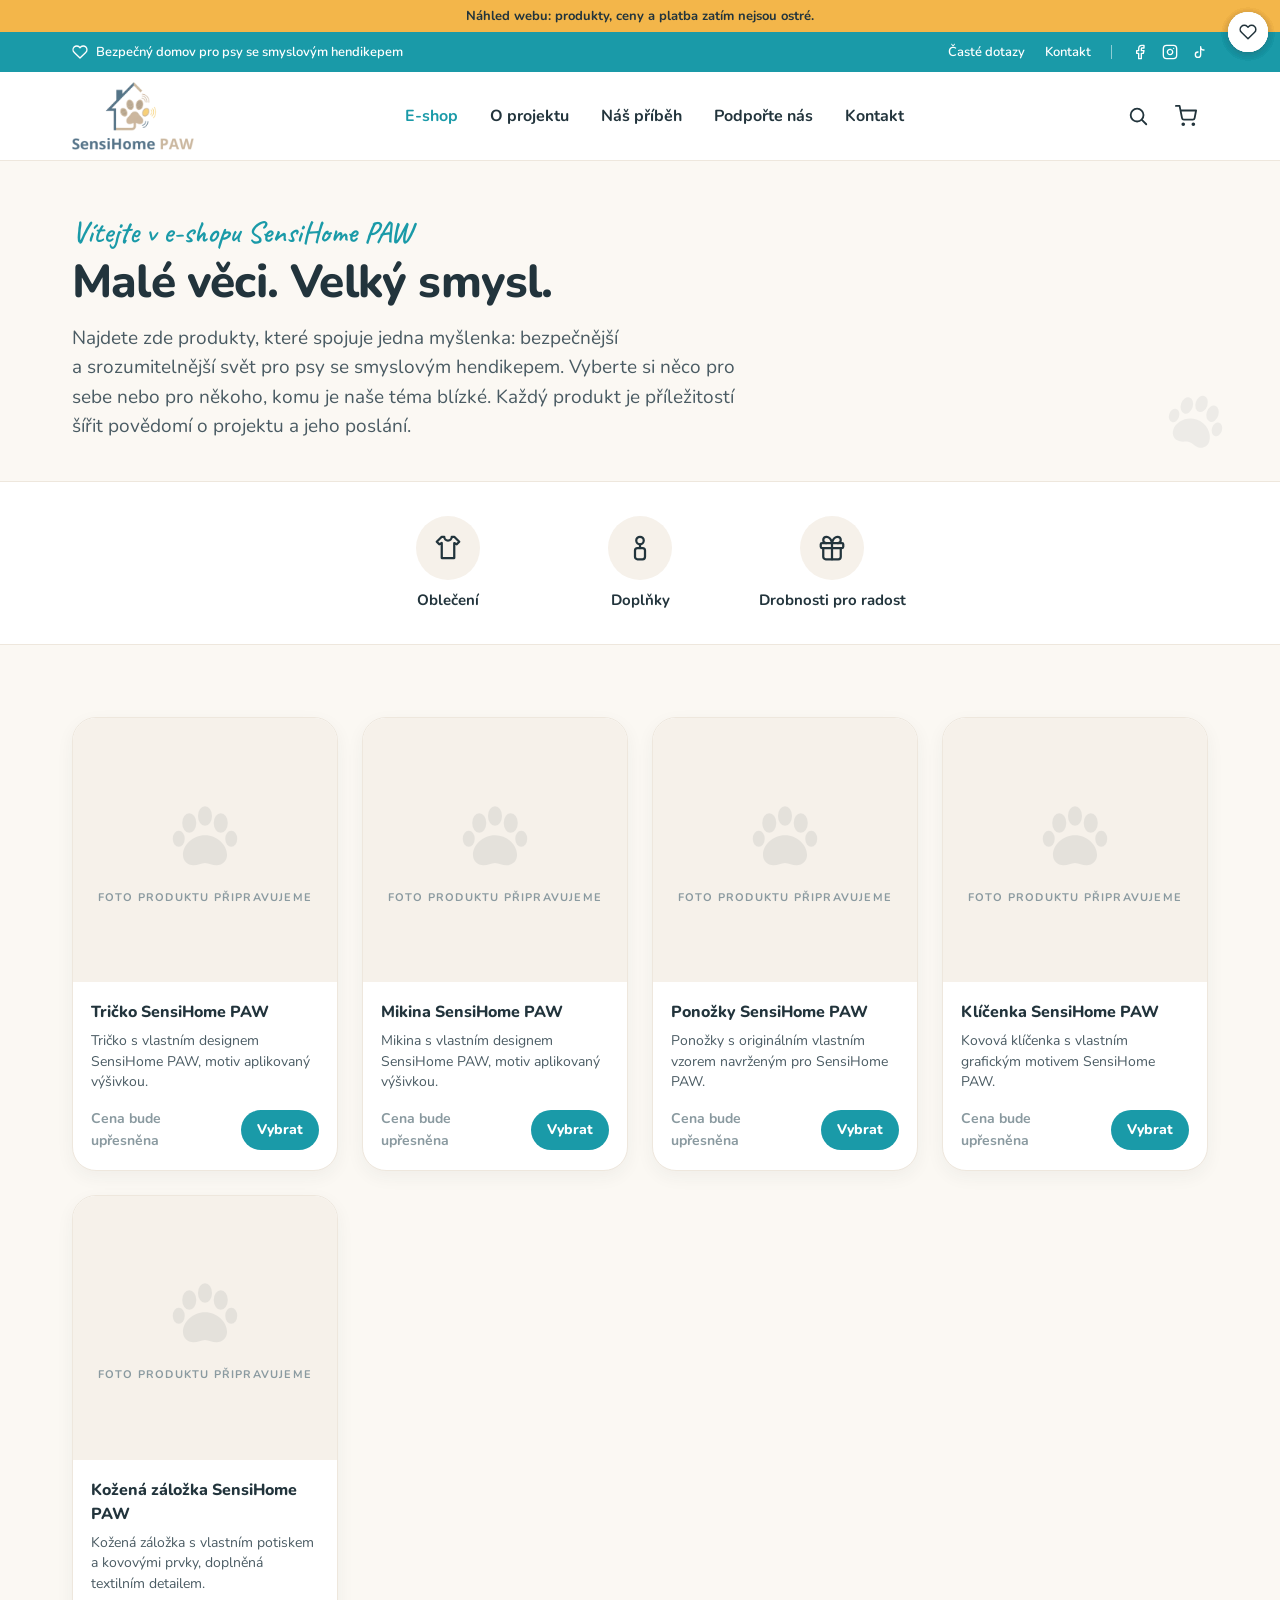
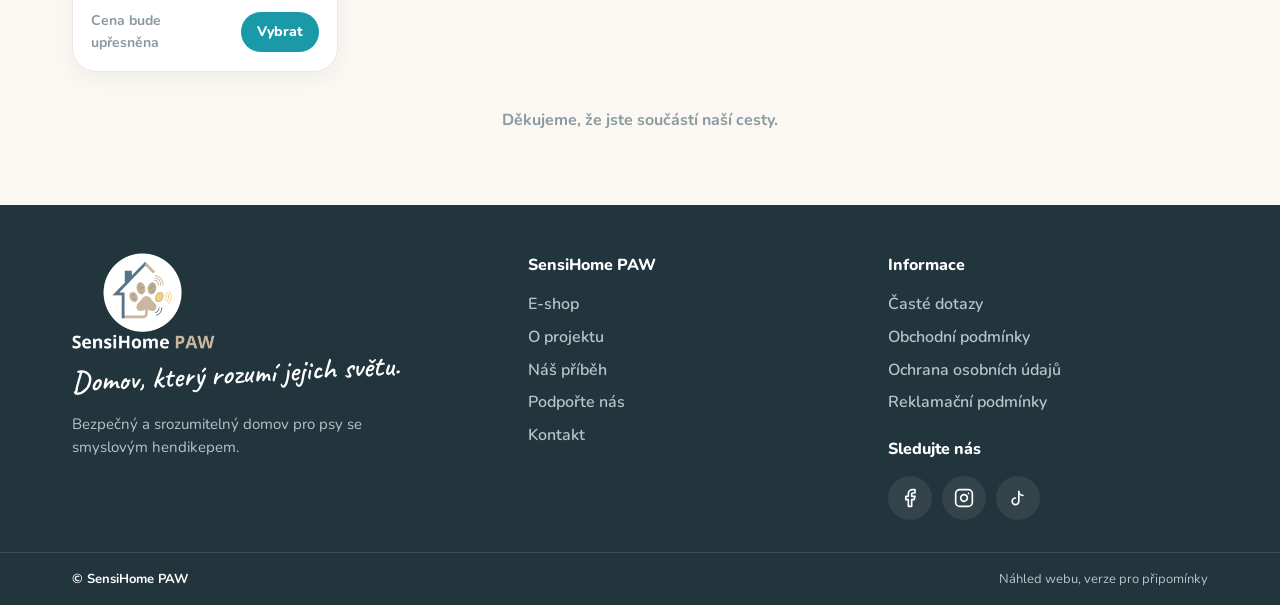
==== eshop.html @ f8bad565 "Náhled v2: design z Claude Design, texty a fotky od klientky, originální logo Co-Authored-By: Claude" ====
<!DOCTYPE html>
<html lang="cs">
<head>
  <meta charset="UTF-8">
  <meta name="viewport" content="width=device-width, initial-scale=1">
  <title>E-shop | SensiHome PAW</title>
  <meta name="description" content="Produkty SensiHome PAW: oblečení, doplňky a drobnosti pro radost.">
  <meta name="robots" content="noindex">
  <link rel="icon" href="assets/img/logo.png">
  <link rel="preconnect" href="https://fonts.googleapis.com">
  <link rel="preconnect" href="https://fonts.gstatic.com" crossorigin>
  <link href="https://fonts.googleapis.com/css2?family=Nunito:wght@400;600;700;800&family=Caveat:wght@500;600&display=swap" rel="stylesheet">
  <link rel="stylesheet" href="assets/css/style.css?v=4">
</head>
<body>
  <div id="site-header"></div>
  <main>
    <section class="page-head">
      <svg class="paw-deco" aria-hidden="true" viewBox="0 0 24 24" style="width:72px;height:72px;right:48px;bottom:24px;opacity:.06;transform:rotate(18deg)"><ellipse cx="7.5" cy="8" rx="2" ry="2.8"/><ellipse cx="12" cy="6" rx="2" ry="2.8"/><ellipse cx="16.5" cy="8" rx="2" ry="2.8"/><ellipse cx="4.5" cy="12.5" rx="1.7" ry="2.3"/><ellipse cx="19.5" cy="12.5" rx="1.7" ry="2.3"/><path d="M12 11.5c3.6 0 6.3 2.9 6.3 5.6 0 1.8-1.3 3-3 3-1.3 0-2.1-.7-3.3-.7s-2 .7-3.3.7c-1.7 0-3-1.2-3-3 0-2.7 2.7-5.6 6.3-5.6z"/></svg>
      <div class="wrap">
        <span class="hand">Vítejte v e-shopu SensiHome PAW</span>
        <h1>Malé věci. Velký smysl.</h1>
        <p>Najdete zde produkty, které spojuje jedna myšlenka: bezpečnější a srozumitelnější svět pro psy se smyslovým hendikepem. Vyberte si něco pro sebe nebo pro někoho, komu je naše téma blízké. Každý produkt je příležitostí šířit povědomí o projektu a jeho poslání.</p>
      </div>
    </section>
    <section class="cats" aria-label="Kategorie"><div class="wrap" id="cats"></div></section>
    <section class="section">
      <div class="wrap">
        <div class="grid" id="grid"></div>
        <p style="text-align:center;color:var(--muted);margin-top:36px;font-weight:700">Děkujeme, že jste součástí naší cesty.</p>
      </div>
    </section>
  </main>
  <div id="site-footer"></div>
  <script src="assets/js/data.js?v=4"></script>
  <script src="assets/js/app.js?v=4"></script>
</body>
</html>
---- assets/css/style.css ----
/* SensiHome PAW: náhled e-shopu.
   Design podle exportu z Claude Design (barvy, písmo, rádiusy, tlačítka),
   texty podle „Nástřel textu“ od Terezy. Později šablona pro WooCommerce. */

:root {
  --accent: #1A9AA8;
  --accent-dark: #1F8A96;
  --tint: #E7F5F6;
  --navy: #22343C;
  --ink: #22343C;
  --text: #4A5B63;
  --muted: #8A9AA0;
  --muted-2: #B9C4C9;
  --bg: #FBF8F3;
  --sand: #F6F1EA;
  --sand-2: #F2EBE2;
  --sand-3: #E6DED2;
  --line: #EEE7DD;
  --white: #FFFFFF;
  --sun: #F3B64A;
  --shadow-accent: rgba(26, 154, 168, .28);
  --font: 'Nunito', system-ui, -apple-system, 'Segoe UI', sans-serif;
  --hand: 'Caveat', cursive;
  --max: 1200px;
}

* { box-sizing: border-box; }
html { scroll-behavior: smooth; }
body { margin: 0; background: var(--bg); color: var(--ink); font-family: var(--font); font-size: 16px; line-height: 1.55; -webkit-font-smoothing: antialiased; }
img, svg { display: block; max-width: 100%; }
a { color: var(--ink); text-decoration: none; }
a:hover { color: var(--accent); }
button { font-family: inherit; }
h1, h2, h3, h4 { margin: 0; color: var(--ink); font-weight: 800; }
p { margin: 0; }
.wrap { max-width: var(--max); margin: 0 auto; padding: 0 32px; }
.hand { font-family: var(--hand); font-weight: 600; color: var(--accent); line-height: 1; }
.hidden { display: none !important; }

/* Tlačítka */
.btn { display: inline-flex; align-items: center; justify-content: center; gap: 10px; height: 52px; padding: 0 26px; border-radius: 26px; border: 0; background: var(--accent); color: #fff; font-weight: 800; font-size: 16px; cursor: pointer; box-shadow: 0 10px 24px var(--shadow-accent); transition: filter .15s; white-space: nowrap; }
.btn:hover { color: #fff; filter: brightness(.94); }
.btn svg { width: 18px; height: 18px; }
.btn.small { height: 40px; padding: 0 16px; border-radius: 20px; font-size: 14px; box-shadow: none; }
.btn.ghost { background: transparent; color: var(--ink); box-shadow: inset 0 0 0 2px var(--accent); }
.btn.ghost:hover { background: var(--tint); color: var(--ink); filter: none; }
.btn.block { width: 100%; }
.btn[disabled] { opacity: .45; cursor: not-allowed; box-shadow: none; }
.link-underline { font-weight: 700; font-size: 15px; border-bottom: 2px solid var(--accent); padding-bottom: 2px; }
.link-arrow { font-weight: 700; font-size: 15px; display: inline-flex; align-items: center; gap: 6px; color: var(--accent); }
.link-arrow svg { width: 16px; height: 16px; }

/* Lišta náhledu */
.previewbar { background: var(--sun); color: var(--navy); font-size: 13px; font-weight: 700; text-align: center; padding: 6px 16px; }

/* Top bar */
.topbar { background: var(--accent); color: #fff; font-size: 13px; font-weight: 600; }
.topbar .wrap { min-height: 40px; display: flex; align-items: center; justify-content: space-between; gap: 16px; }
.topbar .claim { display: flex; align-items: center; gap: 8px; }
.topbar .claim svg { width: 16px; height: 16px; }
.topbar nav { display: flex; align-items: center; gap: 20px; }
.topbar a { color: #fff; }
.topbar a:hover { color: #fff; text-decoration: underline; }
.topbar .sep { width: 1px; height: 14px; background: rgba(255,255,255,.5); }
.topbar .social { display: flex; gap: 14px; }
.topbar .social svg { width: 16px; height: 16px; }

/* Hlavička */
.header { background: #fff; border-bottom: 1px solid var(--line); position: sticky; top: 0; z-index: 50; }
.header .wrap { height: 88px; display: flex; align-items: center; justify-content: space-between; gap: 24px; }
.brand img { height: 68px; width: auto; }
.mainnav { display: flex; align-items: center; gap: 32px; font-size: 16px; font-weight: 700; }
.mainnav a.active { color: var(--accent); }
.tools { display: flex; align-items: center; gap: 4px; }
.iconbtn { position: relative; width: 44px; height: 44px; border: 0; background: transparent; border-radius: 22px; display: inline-flex; align-items: center; justify-content: center; cursor: pointer; color: var(--ink); }
.iconbtn:hover { background: var(--sand); color: var(--ink); }
.iconbtn svg { width: 22px; height: 22px; }
.badge { position: absolute; top: 4px; right: 4px; min-width: 18px; height: 18px; padding: 0 5px; border-radius: 9px; background: var(--accent); color: #fff; font-size: 11px; font-weight: 800; display: inline-flex; align-items: center; justify-content: center; }
.burger { display: none; }

/* Dekorativní tlapky */
.paw-deco { position: absolute; fill: var(--navy); pointer-events: none; }

/* Hero */
.hero { position: relative; background: var(--bg); overflow: hidden; }
.hero .wrap { padding-top: 56px; padding-bottom: 64px; display: flex; align-items: center; gap: 48px; }
.hero .text { flex: 1 1 380px; min-width: 0; display: flex; flex-direction: column; gap: 18px; }
.hero h1 { font-size: 54px; line-height: 1.06; letter-spacing: -1px; }
.hero .kicker { display: flex; align-items: flex-end; gap: 12px; flex-wrap: wrap; }
.hero .kicker .hand { font-size: 38px; }
.hero .kicker svg { width: 36px; height: 32px; margin-bottom: 2px; }
.hero .swoosh { width: 230px; height: 10px; margin-top: -8px; opacity: .8; }
.hero p.lead { margin-top: 8px; font-size: 19px; line-height: 1.55; color: var(--text); max-width: 470px; }
.hero .ctas { display: flex; align-items: center; gap: 20px; flex-wrap: wrap; margin-top: 8px; }
.hero .photo { flex: 1 1 460px; min-width: 0; position: relative; }
.photo-frame { position: relative; width: 100%; border-radius: 32px; overflow: hidden; border: 1px solid var(--line); background: linear-gradient(160deg, var(--sand-2), var(--sand-3)); }
.photo-frame img { width: 100%; height: 100%; object-fit: cover; }
.hero .photo-frame { aspect-ratio: 5 / 4; }
.photo-label { position: absolute; right: 26px; bottom: 16px; font-family: var(--hand); font-size: 32px; font-weight: 600; color: #fff; display: inline-flex; align-items: center; gap: 6px; text-shadow: 0 2px 10px rgba(0,0,0,.35); }
.photo-label svg { width: 22px; height: 20px; }

/* Sekce */
.section { padding: 72px 0; }
.section.white { background: #fff; border-top: 1px solid var(--line); border-bottom: 1px solid var(--line); }
.sec-head { display: flex; align-items: flex-end; justify-content: space-between; gap: 16px; flex-wrap: wrap; margin-bottom: 28px; }
.sec-head .titles { display: flex; flex-direction: column; gap: 6px; }
.sec-head .hand { font-size: 28px; }
h2 { font-size: 34px; letter-spacing: -.5px; line-height: 1.15; }
.prose p { font-size: 17px; line-height: 1.7; color: var(--text); margin-bottom: 14px; }
.prose p:last-child { margin-bottom: 0; }
.split { display: grid; grid-template-columns: 1fr 1fr; gap: 56px; align-items: center; }
.split.reverse .media { order: 2; }
.split .media .photo-frame { aspect-ratio: 4 / 5; }
.split .media.wide .photo-frame { aspect-ratio: 3 / 2; }
.split .body { display: flex; flex-direction: column; gap: 18px; }
.split .body .btn, .split .body .link-arrow { align-self: flex-start; }

/* Kategorie */
.cats { background: #fff; border-top: 1px solid var(--line); border-bottom: 1px solid var(--line); position: relative; }
.cats .wrap { padding-top: 26px; padding-bottom: 26px; display: flex; justify-content: center; gap: 12px; flex-wrap: wrap; }
.catlink { display: flex; flex-direction: column; align-items: center; gap: 10px; width: 180px; padding: 8px 0; font-weight: 700; font-size: 15px; background: none; border: 0; cursor: pointer; color: var(--ink); }
.caticon { width: 64px; height: 64px; border-radius: 32px; background: var(--sand); display: inline-flex; align-items: center; justify-content: center; color: var(--ink); transition: background .15s; }
.caticon svg { width: 30px; height: 30px; }
.catlink:hover .caticon, .catlink.active .caticon { background: var(--tint); color: var(--accent); }
.catlink.active { color: var(--accent); }

/* Produkty */
.grid { display: grid; grid-template-columns: repeat(4, minmax(0, 1fr)); gap: 24px; }
.card { background: #fff; border-radius: 24px; border: 1px solid var(--line); overflow: hidden; display: flex; flex-direction: column; box-shadow: 0 6px 18px rgba(34,52,60,.05); transition: transform .2s, box-shadow .2s; }
.card:hover { transform: translateY(-3px); box-shadow: 0 14px 32px rgba(34,52,60,.10); }
.card .img { position: relative; aspect-ratio: 1 / 1; background: var(--sand); display: flex; align-items: center; justify-content: center; }
.card .tag { position: absolute; left: 14px; top: 14px; padding: 5px 12px; border-radius: 999px; background: var(--accent); color: #fff; font-size: 12px; font-weight: 800; }
.card .fav { position: absolute; right: 12px; top: 12px; width: 40px; height: 40px; border-radius: 20px; border: 0; background: #fff; display: inline-flex; align-items: center; justify-content: center; cursor: pointer; color: var(--ink); box-shadow: 0 2px 8px rgba(34,52,60,.08); }
.card .fav svg { width: 18px; height: 18px; }
.card .fav.on svg { fill: var(--accent); stroke: var(--accent); }
.card .body { padding: 18px; display: flex; flex-direction: column; gap: 6px; flex: 1; }
.card h3 { font-size: 16px; }
.card .short { font-size: 14px; color: var(--text); line-height: 1.45; }
.card .foot { display: flex; align-items: center; justify-content: space-between; gap: 12px; margin-top: auto; padding-top: 10px; }
.price { font-size: 18px; font-weight: 800; color: var(--ink); }
.price.tbd { font-size: 14px; font-weight: 700; color: var(--muted); }
.photo-tbd { display: flex; flex-direction: column; align-items: center; gap: 10px; color: var(--muted); font-size: 11px; font-weight: 700; letter-spacing: 1.2px; text-transform: uppercase; text-align: center; padding: 0 16px; }
.photo-tbd svg { width: 84px; height: 84px; fill: var(--navy); opacity: .08; }
.empty-cat { grid-column: 1 / -1; background: #fff; border: 1px dashed var(--sand-3); border-radius: 24px; padding: 40px 24px; text-align: center; color: var(--text); }

/* Pruh výzvy */
.band { background: var(--tint); border-radius: 28px; padding: 48px 40px; display: flex; align-items: center; justify-content: space-between; gap: 32px; flex-wrap: wrap; position: relative; overflow: hidden; }
.band .titles { display: flex; flex-direction: column; gap: 10px; max-width: 620px; }
.band p { color: var(--text); font-size: 17px; }
.band .ctas { display: flex; gap: 14px; flex-wrap: wrap; }

/* Oblasti projektu */
.areas { display: grid; grid-template-columns: repeat(3, minmax(0, 1fr)); gap: 20px; }
.area { background: #fff; border: 1px solid var(--line); border-radius: 24px; padding: 26px; display: flex; flex-direction: column; gap: 10px; }
.area .ico { width: 52px; height: 52px; border-radius: 26px; background: var(--tint); color: var(--accent); display: inline-flex; align-items: center; justify-content: center; }
.area .ico svg { width: 26px; height: 26px; }
.area h3 { font-size: 18px; }
.area p { font-size: 15px; color: var(--text); line-height: 1.6; }

/* Stránkové záhlaví */
.page-head { background: var(--bg); position: relative; overflow: hidden; }
.page-head .wrap { padding-top: 56px; padding-bottom: 40px; display: flex; flex-direction: column; gap: 10px; }
.page-head .hand { font-size: 30px; }
.page-head h1 { font-size: 46px; letter-spacing: -.8px; line-height: 1.1; max-width: 820px; }
.page-head p { font-size: 19px; color: var(--text); max-width: 680px; margin-top: 6px; }

/* Podpora */
.help { display: grid; grid-template-columns: repeat(3, minmax(0, 1fr)); gap: 20px; }
.help .area .btn, .help .area .link-arrow { margin-top: auto; align-self: flex-start; }
.account { background: #fff; border: 1px solid var(--line); border-radius: 16px; padding: 14px 16px; font-weight: 800; font-size: 18px; letter-spacing: .3px; }
.note { font-size: 13px; color: var(--muted); }

/* FAQ */
.faq { max-width: 820px; }
.faq details { background: #fff; border: 1px solid var(--line); border-radius: 18px; padding: 18px 22px; margin-bottom: 12px; }
.faq summary { font-weight: 800; font-size: 17px; cursor: pointer; list-style: none; display: flex; justify-content: space-between; gap: 16px; }
.faq summary::-webkit-details-marker { display: none; }
.faq summary::after { content: "+"; color: var(--accent); font-size: 22px; line-height: 1; }
.faq details[open] summary::after { content: "–"; }
.faq details p { margin-top: 12px; color: var(--text); line-height: 1.65; }

/* Kontakt */
.contact-card { background: #fff; border: 1px solid var(--line); border-radius: 24px; padding: 32px; display: flex; flex-direction: column; gap: 14px; }
.contact-card a.mail { font-size: 22px; font-weight: 800; color: var(--accent); }
.socials { display: flex; gap: 10px; }
.socials a svg, .area .ico svg { pointer-events: none; }
.socials a { width: 44px; height: 44px; border-radius: 22px; background: var(--sand); display: inline-flex; align-items: center; justify-content: center; color: var(--ink); }
.socials a:hover { background: var(--tint); color: var(--accent); }
.socials svg { width: 20px; height: 20px; }

/* Produkt */
.crumbs { font-size: 14px; color: var(--muted); margin-bottom: 20px; }
.crumbs a { color: var(--muted); }
.crumbs a:hover { color: var(--accent); }
.product .layout { display: grid; grid-template-columns: 1.05fr 1fr; gap: 56px; align-items: start; }
.product .gallery { position: relative; aspect-ratio: 1 / 1; background: var(--sand); border-radius: 32px; border: 1px solid var(--line); display: flex; align-items: center; justify-content: center; }
.product h1 { font-size: 38px; letter-spacing: -.6px; line-height: 1.1; }
.product .short { font-size: 18px; color: var(--text); margin-top: 10px; }
.product .price-row { margin: 18px 0 22px; display: flex; align-items: baseline; gap: 12px; }
.product .price { font-size: 28px; }
.opt { margin-bottom: 18px; }
.opt label { display: block; font-weight: 800; font-size: 15px; margin-bottom: 8px; }
.chips { display: flex; gap: 8px; flex-wrap: wrap; }
.chip { min-width: 48px; height: 44px; padding: 0 16px; border-radius: 22px; border: 2px solid var(--line); background: #fff; font-weight: 800; font-size: 14px; cursor: pointer; color: var(--ink); }
.chip:hover { border-color: var(--accent); }
.chip.on { border-color: var(--accent); background: var(--tint); color: var(--accent-dark); }
.qty { display: inline-flex; align-items: center; height: 52px; border: 2px solid var(--line); border-radius: 26px; overflow: hidden; background: #fff; }
.qty button { width: 44px; height: 100%; border: 0; background: none; font-size: 20px; font-weight: 800; cursor: pointer; color: var(--ink); }
.qty input { width: 40px; border: 0; text-align: center; font: inherit; font-weight: 800; font-size: 16px; color: var(--ink); background: none; }
.buy { display: flex; gap: 14px; align-items: center; flex-wrap: wrap; margin: 6px 0 24px; }
.desc { border-top: 1px solid var(--line); padding-top: 22px; display: flex; flex-direction: column; gap: 14px; }
.desc h3 { font-size: 17px; }
.desc p { color: var(--text); line-height: 1.7; }
.todo { background: #FFF6E3; border: 1px solid #F6DCA6; border-radius: 14px; padding: 12px 14px; font-size: 14px; color: #6B5320; }

/* Košík */
.cart .layout { display: grid; grid-template-columns: 1.55fr 1fr; gap: 40px; align-items: start; }
.cart-items { background: #fff; border: 1px solid var(--line); border-radius: 24px; padding: 8px 24px; }
.cart-row { display: grid; grid-template-columns: 72px 1fr auto; gap: 16px; align-items: center; padding: 18px 0; border-bottom: 1px solid var(--line); }
.cart-row:last-child { border-bottom: 0; }
.cart-row .thumb { width: 72px; height: 72px; border-radius: 16px; background: var(--sand); display: flex; align-items: center; justify-content: center; }
.cart-row .thumb svg { width: 34px; height: 34px; fill: var(--navy); opacity: .1; }
.cart-row .name { font-weight: 800; }
.cart-row .vars { font-size: 14px; color: var(--muted); }
.cart-row .remove { border: 0; background: none; color: var(--muted); font-size: 13px; text-decoration: underline; cursor: pointer; padding: 0; margin-top: 4px; }
.cart-row .right { display: flex; flex-direction: column; align-items: flex-end; gap: 8px; }
.cart-row .qty { height: 40px; }
.cart-row .qty button { width: 36px; font-size: 18px; }
.cart-row .qty input { width: 30px; font-size: 15px; }
.summary { background: #fff; border: 1px solid var(--line); border-radius: 24px; padding: 26px; display: flex; flex-direction: column; gap: 16px; position: sticky; top: 108px; }
.summary h3 { font-size: 20px; }
.summary fieldset { border: 0; padding: 0; margin: 0; display: flex; flex-direction: column; gap: 8px; }
.summary legend { font-weight: 800; font-size: 14px; margin-bottom: 8px; padding: 0; }
.radio { display: flex; align-items: center; gap: 10px; padding: 12px 14px; border: 2px solid var(--line); border-radius: 14px; cursor: pointer; font-weight: 700; font-size: 15px; }
.radio:has(input:checked) { border-color: var(--accent); background: var(--tint); }
.radio input { accent-color: var(--accent); }
.radio .p { margin-left: auto; font-size: 13px; color: var(--muted); font-weight: 700; }
.sum-row { display: flex; justify-content: space-between; font-size: 15px; color: var(--text); }
.sum-row.total { border-top: 1px solid var(--line); padding-top: 14px; font-size: 18px; font-weight: 800; color: var(--ink); }
.form { display: grid; grid-template-columns: 1fr 1fr; gap: 10px; }
.form input { height: 48px; border: 1px solid var(--line); border-radius: 12px; padding: 0 14px; font: inherit; font-size: 15px; color: var(--ink); background: var(--bg); width: 100%; }
.form input:focus { outline: 2px solid var(--accent); outline-offset: -1px; }
.form .full { grid-column: 1 / -1; }
.form .check { grid-column: 1 / -1; display: flex; gap: 10px; align-items: flex-start; font-size: 13px; color: var(--text); }
.form .check input { width: auto; height: auto; margin-top: 3px; accent-color: var(--accent); }
.empty { background: #fff; border: 1px solid var(--line); border-radius: 24px; padding: 56px 24px; text-align: center; display: flex; flex-direction: column; align-items: center; gap: 18px; }
.empty p { font-size: 18px; color: var(--text); max-width: 420px; }

/* Modal, toast */
.toast { position: fixed; left: 50%; bottom: 24px; transform: translate(-50%, 20px); background: var(--navy); color: #fff; padding: 14px 20px; border-radius: 14px; font-weight: 700; opacity: 0; transition: .25s; z-index: 200; pointer-events: none; max-width: calc(100% - 32px); }
.toast.show { opacity: 1; transform: translate(-50%, 0); }
.modal { position: fixed; inset: 0; background: rgba(34,52,60,.55); display: none; align-items: center; justify-content: center; z-index: 300; padding: 16px; }
.modal.open { display: flex; }
.modal .box { background: #fff; border-radius: 28px; padding: 36px 32px; max-width: 460px; width: 100%; text-align: center; display: flex; flex-direction: column; gap: 14px; align-items: center; }
.modal .box .hand { font-size: 34px; }
.modal .box p { color: var(--text); }

/* Patička */
.footer { background: var(--navy); color: #fff; margin-top: 0; }
.footer .top { padding-top: 48px; padding-bottom: 32px; display: grid; grid-template-columns: 1.3fr 1fr 1fr; gap: 40px; align-items: start; }
.footer .brandcol { display: flex; flex-direction: column; gap: 14px; }
.footer .brandcol img { height: 96px; width: auto; align-self: flex-start; }
.footer .claim { font-family: var(--hand); font-size: 30px; font-weight: 600; line-height: 1.05; transform: rotate(-3deg); transform-origin: left; margin-top: 4px; }
.footer .sub { color: var(--muted-2); font-size: 15px; max-width: 320px; }
.footer h4 { color: #fff; font-size: 16px; margin-bottom: 14px; }
.footer ul { list-style: none; margin: 0; padding: 0; display: flex; flex-direction: column; gap: 8px; }
.footer ul a { color: var(--muted-2); font-weight: 600; }
.footer ul a:hover { color: #fff; }
.footer .socials a { background: rgba(255,255,255,.08); color: #fff; }
.footer .socials a:hover { background: rgba(255,255,255,.16); color: #fff; }
.footer .bottom { border-top: 1px solid rgba(255,255,255,.12); }
.footer .bottom .wrap { padding-top: 16px; padding-bottom: 16px; display: flex; justify-content: space-between; gap: 16px; flex-wrap: wrap; font-size: 13px; color: var(--muted-2); }
.footer .bottom strong { color: #fff; }

/* Responzivita */
@media (max-width: 1060px) {
  .grid { grid-template-columns: repeat(3, minmax(0, 1fr)); }
  .mainnav { gap: 22px; }
}
@media (max-width: 900px) {
  .wrap { padding: 0 20px; }
  .topbar nav .pages, .topbar .sep { display: none; }
  .header .wrap { height: 72px; }
  .brand img { height: 54px; }
  .burger { display: inline-flex; }
  .mainnav { display: none; position: absolute; top: 72px; left: 0; right: 0; background: #fff; flex-direction: column; align-items: stretch; gap: 0; padding: 8px 20px 16px; border-bottom: 1px solid var(--line); box-shadow: 0 12px 24px rgba(34,52,60,.08); }
  .mainnav.open { display: flex; }
  .mainnav a { padding: 14px 0; border-bottom: 1px solid var(--line); }
  .mainnav a:last-child { border-bottom: 0; }
  .hero .wrap { flex-direction: column-reverse; align-items: stretch; padding-top: 24px; padding-bottom: 44px; gap: 28px; }
  .hero .photo { flex: none; }
  .hero h1 { font-size: 38px; }
  .hero .kicker .hand { font-size: 30px; }
  .hero p.lead { font-size: 17px; }
  .section { padding: 52px 0; }
  h2 { font-size: 28px; }
  .split, .split.reverse { grid-template-columns: 1fr; gap: 28px; }
  .split.reverse .media { order: 0; }
  .grid { grid-template-columns: repeat(2, minmax(0, 1fr)); gap: 14px; }
  .card .body { padding: 14px; }
  .card .foot { flex-direction: column; align-items: stretch; }
  .card .foot .btn { width: 100%; }
  .areas, .help { grid-template-columns: 1fr; }
  .cats .wrap { justify-content: space-between; gap: 6px; padding-top: 18px; padding-bottom: 18px; }
  .catlink { width: auto; flex: 1; font-size: 13px; text-align: center; }
  .caticon { width: 54px; height: 54px; }
  .band { padding: 32px 24px; }
  .page-head h1 { font-size: 34px; }
  .page-head p { font-size: 17px; }
  .product .layout, .cart .layout { grid-template-columns: 1fr; gap: 28px; }
  .product h1 { font-size: 30px; }
  .summary { position: static; }
  .footer .top { grid-template-columns: 1fr 1fr; }
  .footer .brandcol { grid-column: 1 / -1; }
}
@media (max-width: 520px) {
  .topbar .claim span { font-size: 12px; }
  .topbar .social { display: none; }
  .grid { grid-template-columns: 1fr; }
  .form { grid-template-columns: 1fr; }
  .hero .ctas .btn { width: 100%; }
}
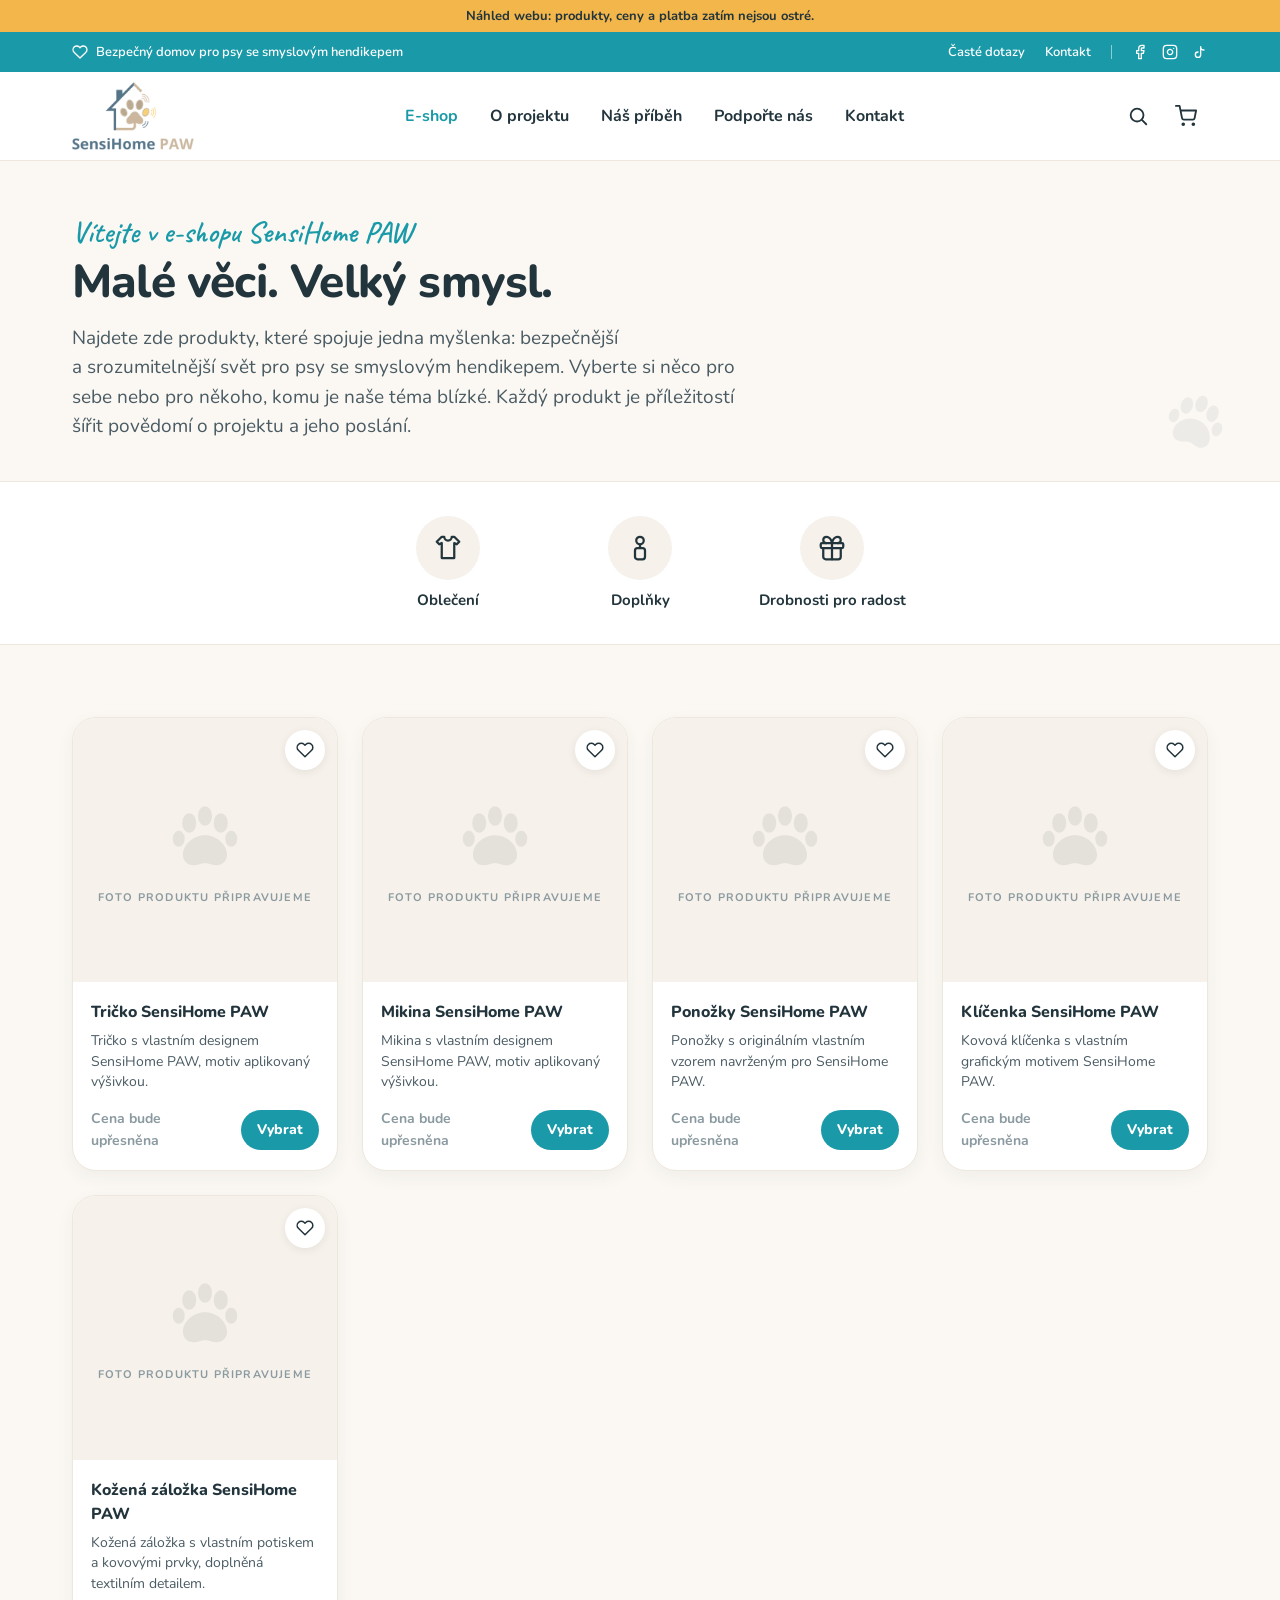
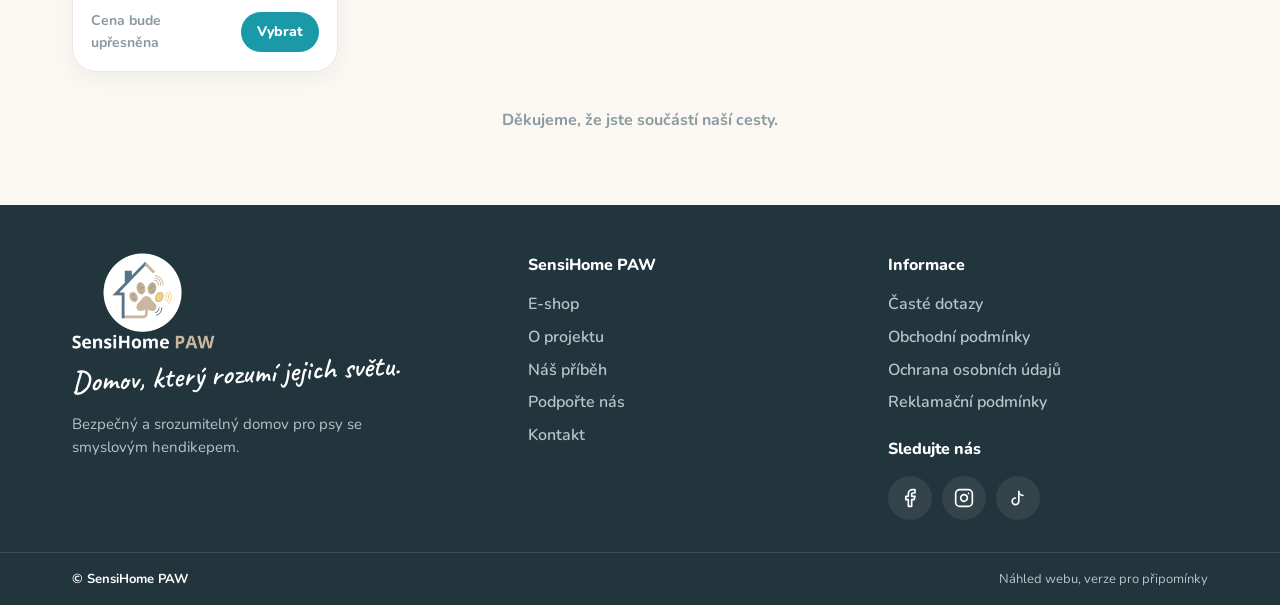
==== commit 3044b5f3: "Oprava srdíčka na kartách, nadpis sekce Malvínka Co-Authored-By: Claude Opus 5.5 <noreply@anthropic." ====
--- a/eshop.html
+++ b/eshop.html
@@ -10,7 +10,7 @@
   <link rel="preconnect" href="https://fonts.googleapis.com">
   <link rel="preconnect" href="https://fonts.gstatic.com" crossorigin>
   <link href="https://fonts.googleapis.com/css2?family=Nunito:wght@400;600;700;800&family=Caveat:wght@500;600&display=swap" rel="stylesheet">
-  <link rel="stylesheet" href="assets/css/style.css?v=4">
+  <link rel="stylesheet" href="assets/css/style.css?v=5">
 </head>
 <body>
   <div id="site-header"></div>
@@ -32,7 +32,7 @@
     </section>
   </main>
   <div id="site-footer"></div>
-  <script src="assets/js/data.js?v=4"></script>
-  <script src="assets/js/app.js?v=4"></script>
+  <script src="assets/js/data.js?v=5"></script>
+  <script src="assets/js/app.js?v=5"></script>
 </body>
 </html>
--- a/assets/css/style.css
+++ b/assets/css/style.css
@@ -126,7 +126,7 @@
 
 /* Produkty */
 .grid { display: grid; grid-template-columns: repeat(4, minmax(0, 1fr)); gap: 24px; }
-.card { background: #fff; border-radius: 24px; border: 1px solid var(--line); overflow: hidden; display: flex; flex-direction: column; box-shadow: 0 6px 18px rgba(34,52,60,.05); transition: transform .2s, box-shadow .2s; }
+.card { position: relative; background: #fff; border-radius: 24px; border: 1px solid var(--line); overflow: hidden; display: flex; flex-direction: column; box-shadow: 0 6px 18px rgba(34,52,60,.05); transition: transform .2s, box-shadow .2s; }
 .card:hover { transform: translateY(-3px); box-shadow: 0 14px 32px rgba(34,52,60,.10); }
 .card .img { position: relative; aspect-ratio: 1 / 1; background: var(--sand); display: flex; align-items: center; justify-content: center; }
 .card .tag { position: absolute; left: 14px; top: 14px; padding: 5px 12px; border-radius: 999px; background: var(--accent); color: #fff; font-size: 12px; font-weight: 800; }
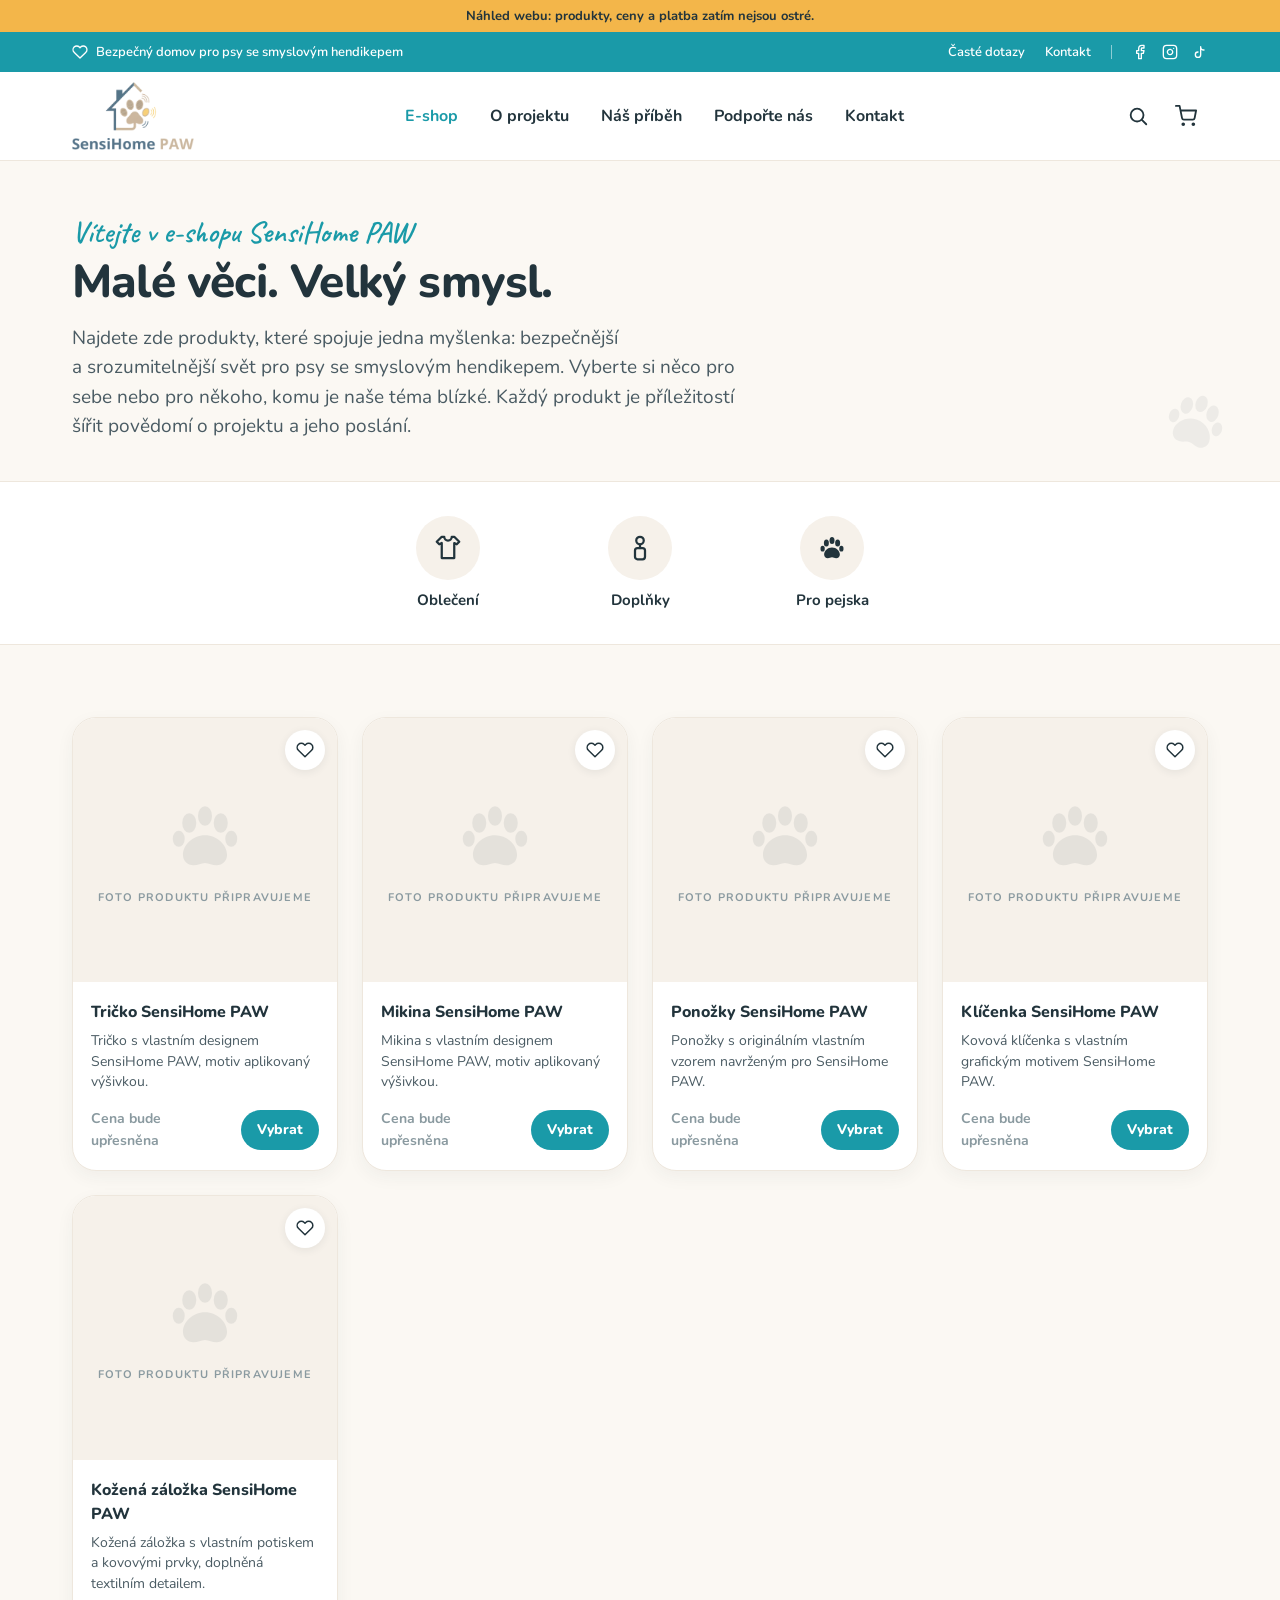
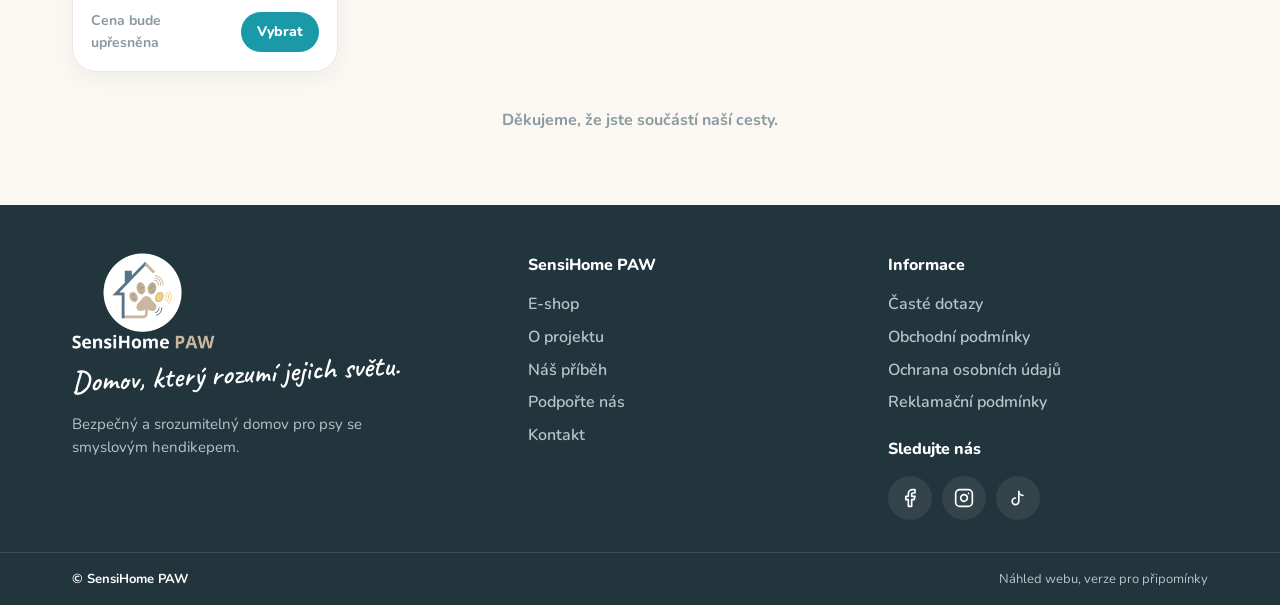
==== commit 7e151f12: "Kategorie Pro pejska, nový text Náš příběh (18. 11.), QR kód na dary Co-Authored-By: Claude Opus 5.5" ====
--- a/eshop.html
+++ b/eshop.html
@@ -10,7 +10,7 @@
   <link rel="preconnect" href="https://fonts.googleapis.com">
   <link rel="preconnect" href="https://fonts.gstatic.com" crossorigin>
   <link href="https://fonts.googleapis.com/css2?family=Nunito:wght@400;600;700;800&family=Caveat:wght@500;600&display=swap" rel="stylesheet">
-  <link rel="stylesheet" href="assets/css/style.css?v=5">
+  <link rel="stylesheet" href="assets/css/style.css?v=8">
 </head>
 <body>
   <div id="site-header"></div>
@@ -32,7 +32,7 @@
     </section>
   </main>
   <div id="site-footer"></div>
-  <script src="assets/js/data.js?v=5"></script>
-  <script src="assets/js/app.js?v=5"></script>
+  <script src="assets/js/data.js?v=8"></script>
+  <script src="assets/js/app.js?v=8"></script>
 </body>
 </html>
--- a/assets/css/style.css
+++ b/assets/css/style.css
@@ -61,6 +61,7 @@
 .topbar nav { display: flex; align-items: center; gap: 20px; }
 .topbar a { color: #fff; }
 .topbar a:hover { color: #fff; text-decoration: underline; }
+.topbar .pages { display: flex; gap: 20px; }
 .topbar .sep { width: 1px; height: 14px; background: rgba(255,255,255,.5); }
 .topbar .social { display: flex; gap: 14px; }
 .topbar .social svg { width: 16px; height: 16px; }
@@ -279,7 +280,7 @@
 }
 @media (max-width: 900px) {
   .wrap { padding: 0 20px; }
-  .topbar nav .pages, .topbar .sep { display: none; }
+  .topbar .pages, .topbar .sep { display: none; }
   .header .wrap { height: 72px; }
   .brand img { height: 54px; }
   .burger { display: inline-flex; }
@@ -310,6 +311,11 @@
   .product .layout, .cart .layout { grid-template-columns: 1fr; gap: 28px; }
   .product h1 { font-size: 30px; }
   .summary { position: static; }
+  .page-head .paw-deco { display: none; }
+  .cart-items { padding: 4px 16px; }
+  .cart-row { grid-template-columns: 56px 1fr; gap: 12px; }
+  .cart-row .thumb { width: 56px; height: 56px; }
+  .cart-row .right { grid-column: 2; flex-direction: row; align-items: center; justify-content: space-between; }
   .footer .top { grid-template-columns: 1fr 1fr; }
   .footer .brandcol { grid-column: 1 / -1; }
 }
